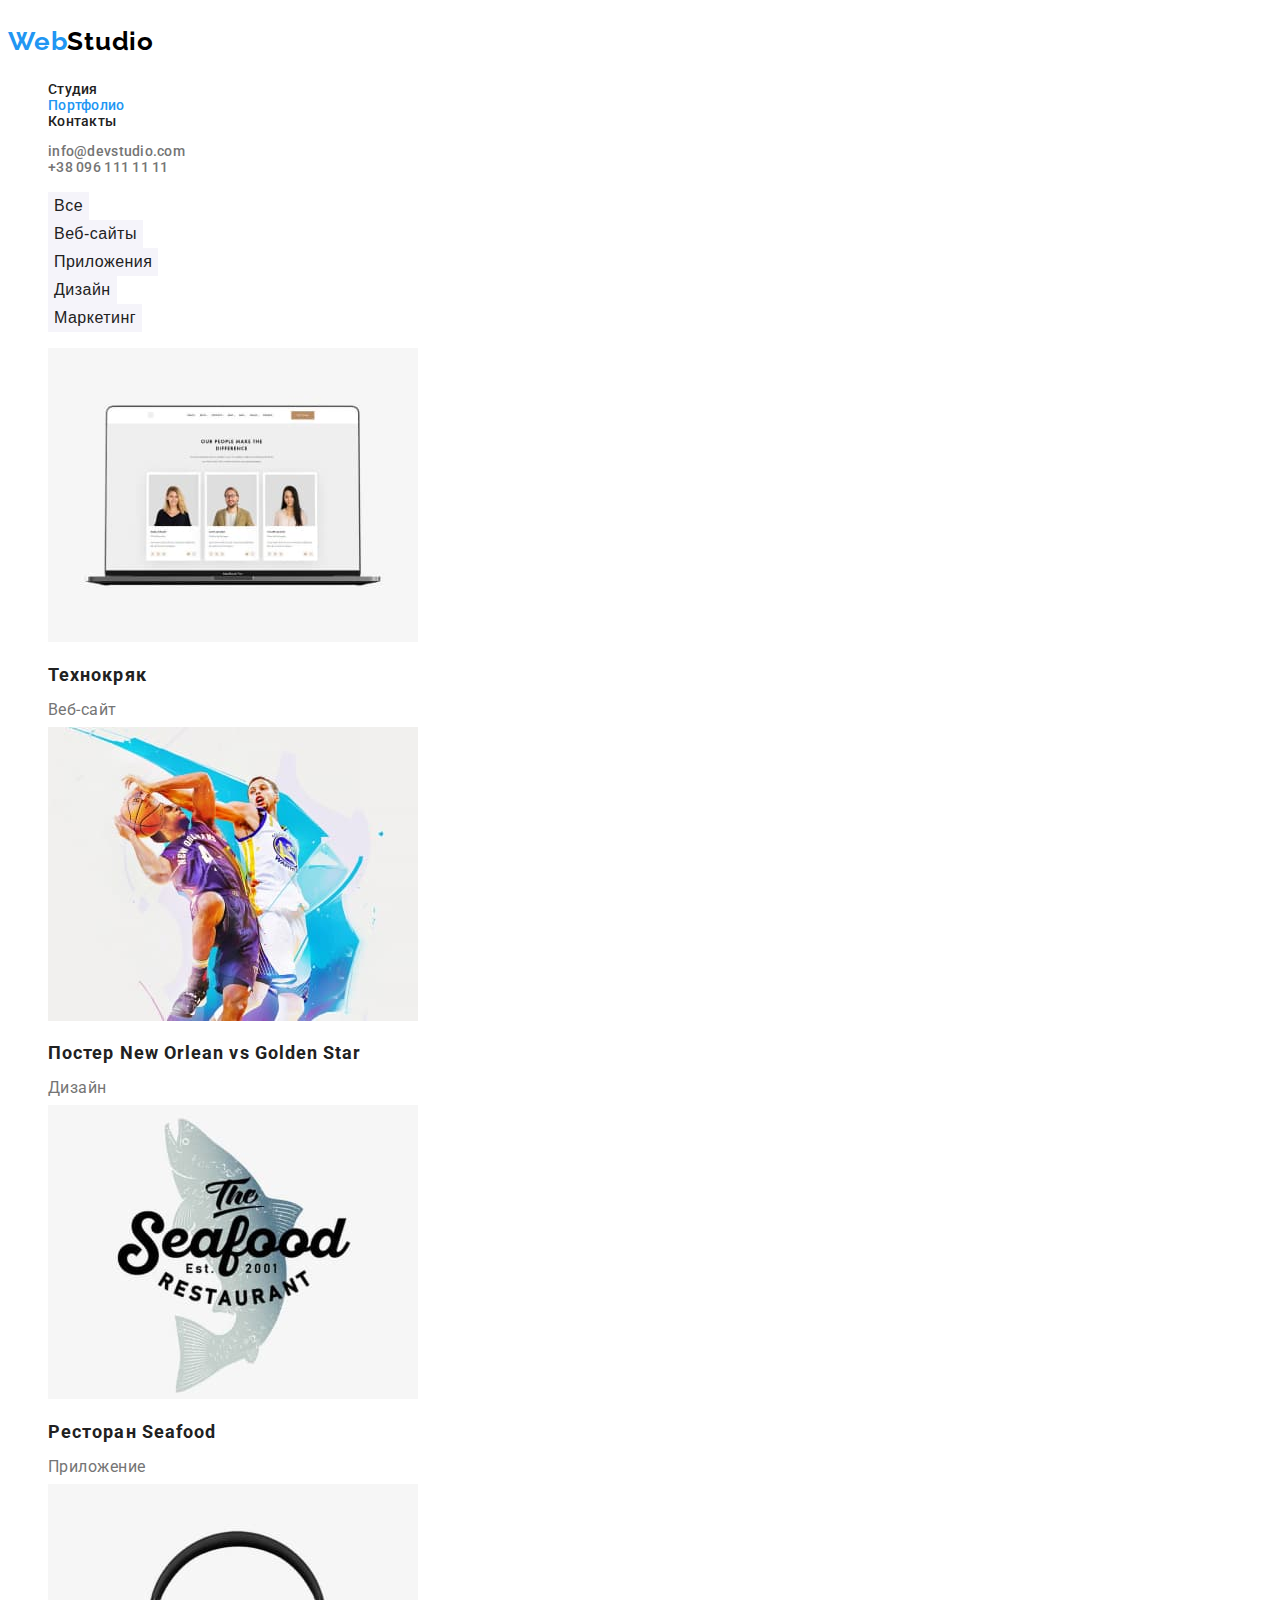
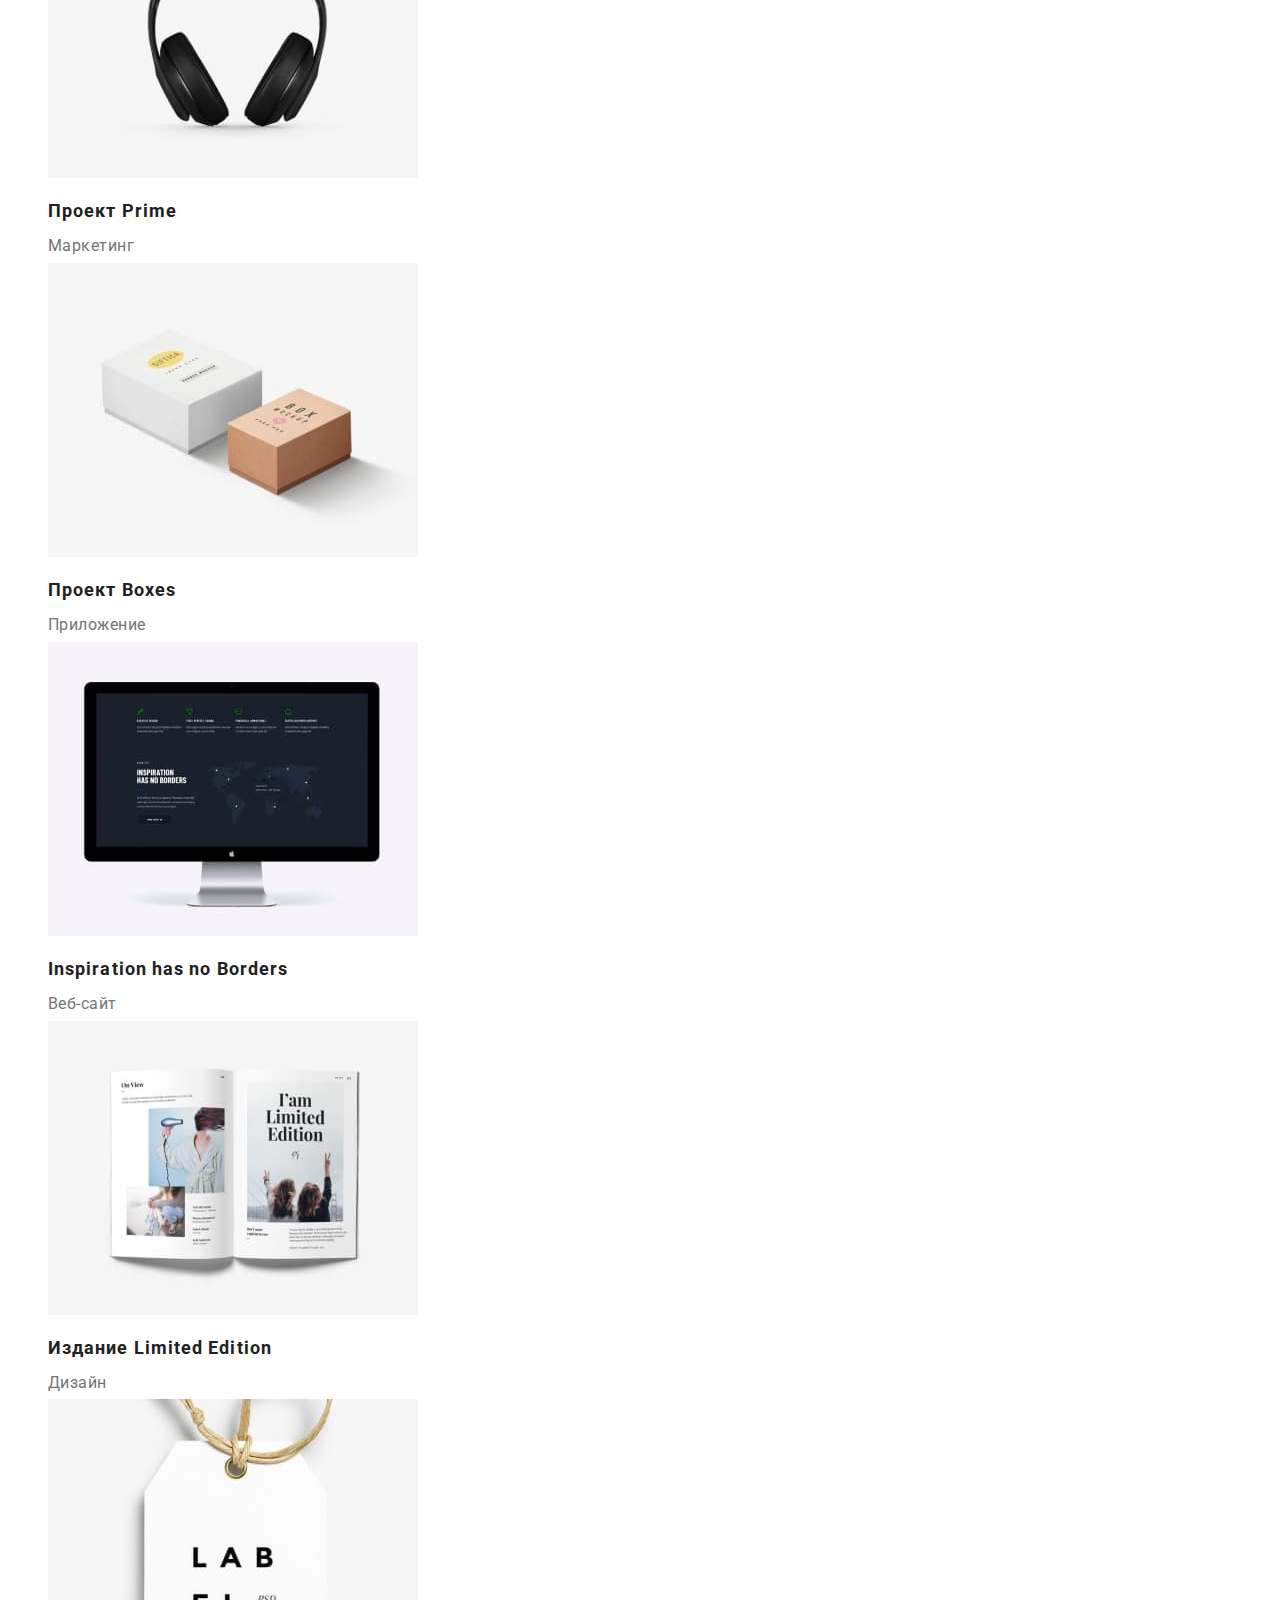
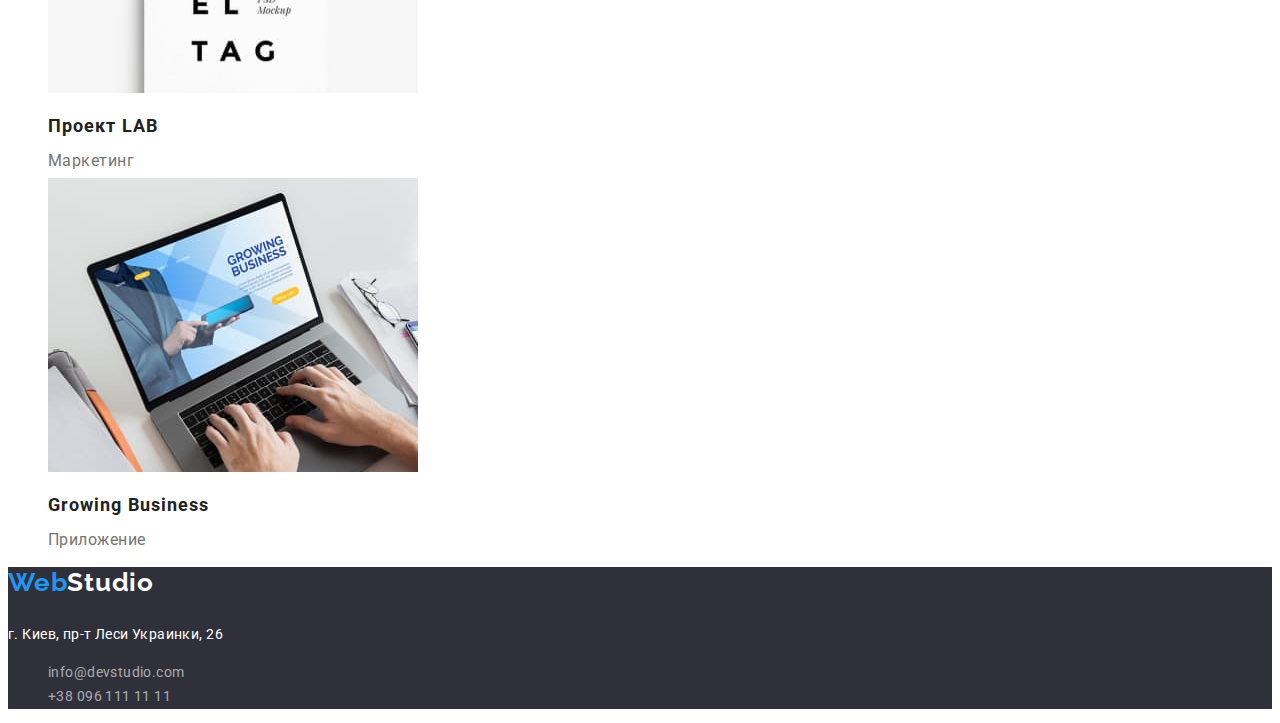
==== portfolio.html @ eda95150 "copied files hw 02" ====
<!DOCTYPE html>
<html lang="ru">
  <head>
    <meta charset="UTF-8" />
    <meta name="viewport" content="width=device-width, initial-scale=1.0" />
    <title>Web Studio</title>
    <link rel="preconnect" href="https://fonts.gstatic.com" />
    <link
      href="https://fonts.googleapis.com/css2?family=Raleway:wght@700&family=Roboto:wght@400;500;700;900&display=swap"
      rel="stylesheet"
    />
    <link
      rel="stylesheet"
      href="https://cdnjs.cloudflare.com/ajax/libs/modern-normalize/1.0.0/modern-normalize.min.css"
      integrity="sha512-ISS7cAi1PEhQ8jnbJpJZMd29NlhNj4AWYyLOSp2CE/CsHxTCu+r+t0D2yoJudVrd0/8fTVPUVDzY5Tvli75u/g=="
      crossorigin="anonymous"
    />
    <link rel="stylesheet" href="./css/styles.css" />
  </head>
  <body>
    <!-- Шапка сайта -->
    <header>
      <nav>
        <a href="./index.html" class="logo">
          <p class="logo header"><span class="logo title">Web</span>Studio</p>
        </a>
        <ul class="site-nav list">
          <li><a href="./index.html" class="link">Студия</a></li>
          <li><a href="./portfolio.html" class="link current">Портфолио</a></li>
          <li><a href="#" class="link">Контакты</a></li>
        </ul>
      </nav>
      <ul class="site-contacts list">
        <li>
          <a href="mailto:info@devstudio.com" class="link"
            >info@devstudio.com</a
          >
        </li>
        <li><a href="tel:+380961111111" class="link">+38 096 111 11 11</a></li>
      </ul>
    </header>
    <main>
      <section>
        <!-- скрытый заголовок -->
        <h1 class="visually-hidden">Портфолио</h1>

        <!-- Фильтр со списками (в будущем набор радио кнопок) -->
        <ul class="filter list">
          <li>
            <button type="button" class="radiobutton">Все</button>
          </li>
          <li>
            <button type="button" class="radiobutton">Веб-сайты</button>
          </li>
          <li>
            <button type="button" class="radiobutton">Приложения</button>
          </li>
          <li>
            <button type="button" class="radiobutton">Дизайн</button>
          </li>
          <li>
            <button type="button" class="radiobutton">Маркетинг</button>
          </li>
        </ul>

        <!-- список проектов для фильтрации -->
        <ul class="portfolio list">
          <li>
            <!-- ссылку и второй абзац пока делать не нужно -->
            <!-- <a href="" class="portfolio link"> -->
            <img src="./images/portfolio-1.jpg" alt="Технокряк" width="370" />
            <h2 class="title">Технокряк</h2>
            <p class="text">Веб-сайт</p>
            <!-- <p></p> -->
            <!-- </a> -->
          </li>
          <li>
            <!-- <a href="" class="portfolio link"> -->
            <img
              src="./images/portfolio-2.jpg"
              alt="Постер New Orlean vs Golden Star"
              width="370"
            />
            <h2 class="title">Постер New Orlean vs Golden Star</h2>
            <p class="text">Дизайн</p>
            <!-- <p></p> -->
            <!-- </a> -->
          </li>
          <li>
            <!-- <a href="#" class="portfolio link"> -->
            <img
              src="./images/portfolio-3.jpg"
              alt="Ресторан Seafood"
              width="370"
            />
            <h2 class="title">Ресторан Seafood</h2>
            <p class="text">Приложение</p>
            <!-- <p></p> -->
            <!-- </a> -->
          </li>
          <li>
            <!-- <a href="#" class="portfolio link"> -->
            <img
              src="./images/portfolio-4.jpg"
              alt="Проект Prime"
              width="370"
            />
            <h2 class="title">Проект Prime</h2>
            <p class="text">Маркетинг</p>
            <!-- <p></p> -->
            <!-- </a> -->
          </li>
          <li>
            <!-- <a href="#" class="portfolio link"> -->
            <img
              src="./images/portfolio-5.jpg"
              alt="Проект Boxes"
              width="370"
            />
            <h2 class="title">Проект Boxes</h2>
            <p class="text">Приложение</p>
            <!-- <p></p> -->
            <!-- </a> -->
          </li>
          <li>
            <!-- <a href="#" class="portfolio link"> -->
            <img
              src="./images/portfolio-6.jpg"
              alt="Inspiration has no Borders"
              width="370"
            />
            <h2 class="title">Inspiration has no Borders</h2>
            <p class="text">Веб-сайт</p>
            <!-- <p></p -->
            <!-- </a> -->
          </li>
          <li>
            <!-- <a href="#" class="portfolio link"> -->
            <img
              src="./images/portfolio-7.jpg"
              alt="Издание Limited Edition"
              width="370"
            />
            <h2 class="title">Издание Limited Edition</h2>
            <p class="text">Дизайн</p>
            <!-- <p></p> -->
            <!-- </a> -->
          </li>
          <li>
            <!-- <a href="#" class="portfolio link"> -->
            <img src="./images/portfolio-8.jpg" alt="Проект LAB" width="370" />
            <h2 class="title">Проект LAB</h2>
            <p class="text">Маркетинг</p>
            <!-- <p></p> -->
            <!-- </a> -->
          </li>
          <li>
            <!-- <a href="#" class="portfolio link"> -->
            <img
              src="./images/portfolio-9.jpg"
              alt="Growing Business"
              width="370"
            />
            <h2 class="title">Growing Business</h2>
            <p class="text">Приложение</p>
            <!-- <p></p> -->
            <!-- </a> -->
          </li>
        </ul>
      </section>
    </main>

    <!-- Футер -->
    <footer class="footer-page">
      <a href="./index.html" class="logo">
        <p class="logo footer"><span class="logo title">Web</span>Studio</p>
      </a>
      <address class="address">
        <p class="address-map">г. Киев, пр-т Леси Украинки, 26</p>
        <ul class="list">
          <li>
            <a href="mailto:info@devstudio.com" class="address-link"
              >info@devstudio.com</a
            >
          </li>
          <li>
            <a href="tel:+380961111111" class="address-link"
              >+38 096 111 11 11</a
            >
          </li>
        </ul>
      </address>
    </footer>
  </body>
</html>
---- css/styles.css ----
/* Основная палитра */
:root {
  --primary-white-color: #ffffff;
  --alpha-white-color: rgba(255, 255, 255, 0.6);
  --accent: #2196f3;
  --primary-text-color: #757575;
  --title-text-color: #212121;
  --secondary-bg-color: #f5f4fa;
  --black-bg-color: #2f303a;
}

body {
  background-color: var(--primary-white-color);
  color: var(--primary-text-color);

  font-family: Roboto, sans-serif;
}

a {
  text-decoration: none;
}

/* ul {
  list-style: none;
} */

img {
  display: block;
  max-width: 100%;
  height: auto;
}

.visually-hidden {
  position: absolute;
  width: 1px;
  height: 1px;
  margin: -1px;
  border: 0;
  padding: 0;

  white-space: nowrap;
  clip-path: inset(100%);
  clip: rect(0 0 0 0);
  overflow: hidden;
}

/* стиль для списков */
.list {
  list-style: none;
}

/* Стиль лого*/
.logo {
  color: #000000;
  font-family: Raleway, sans-serif;
  font-weight: bold;
  font-size: 26px;
  line-height: 1.17;
  letter-spacing: 0.03em;
}

.logo:focus {
  color: var(--accent);
}

.logo.title {
  color: var(--accent);
  font-family: Raleway, sans-serif;
  font-weight: bold;
  font-size: 26px;
  line-height: 1.17;
  letter-spacing: 0.03em;
}

.logo.header {
  color: #000000;
}

.logo.footer {
  color: var(--primary-white-color);
}

/* стили для навигации в шапке */
.site-nav,
.site-contacts {
  font-weight: 500;
  font-size: 14px;
  line-height: 1.14;
  letter-spacing: 0.02em;
}

.site-nav .link {
  color: var(--title-text-color);
}

.site-nav .link:hover,
.site-nav .link:focus {
  color: var(--accent);
}

.site-nav .current {
  color: var(--accent);
}

.site-contacts .link {
  color: var(--primary-text-color);
}

.site-contacts .link:hover,
.site-contacts .link:focus {
  color: var(--accent);
}

/* Герой */
.hero {
  background-color: var(--black-bg-color);
  text-align: center;
  letter-spacing: 0.06em;
}

.hero-title {
  font-weight: 900;
  font-size: 44px;
  line-height: 1.36;
  text-transform: uppercase;
}

.button {
  color: var(--primary-white-color);
  background-color: var(--accent);
  text-decoration: none;
  font-weight: bold;
  font-size: 16px;
  line-height: 1.87;
}

.hero-title {
  color: var(--primary-white-color);
}

/* секции */
.section {
  color: var(--primary-text-color);
  letter-spacing: 0.03em;
}

/* секция наши преимущества */
.section-title {
  color: var(--title-text-color);
  font-weight: bold;
  font-size: 36px;
  line-height: 1.17;
  text-align: center;
}

.section .text {
  font-size: 14px;
  line-height: 1.71;
}

/* Секция чем мы занимаемся */
.fetures .title {
  color: var(--title-text-color);
  font-size: 14px;
  line-height: 1.14;
  font-weight: bold;
  text-transform: uppercase;
}

/* секция наша команда */
.team {
  background-color: var(--secondary-bg-color);
}

.team .title {
  color: var(--title-text-color);
  font-weight: 500;
  font-size: 16px;
  line-height: 1.19;
}

.team .text {
  font-size: 16px;
  line-height: 1.19;
}

/* футер */
.footer-page {
  background-color: var(--black-bg-color);
}

.address {
  font-size: 14px;
  line-height: 1.71;
  letter-spacing: 0.03em;
  font-style: normal;
}

.address-map {
  color: var(--primary-white-color);
}

.address-link {
  color: var(--alpha-white-color);
}

.address-link:hover,
.address-link:focus {
  color: var(--accent);
}

/* Страница Портфолио  */

/* Фильтра */
.radiobutton {
  background-color: var(--secondary-bg-color);
  color: var(--title-text-color);

  font-weight: 500;
  font-size: 16px;
  line-height: 1.62;
  text-align: center;
  letter-spacing: 0.03em;
  border: none;
}

.radiobutton:hover,
.radiobutton:focus {
  background-color: var(--accent);
  color: var(--primary-white-color);
}

.portfolio .title {
  color: var(--title-text-color);
  font-weight: bold;
  font-size: 18px;
  line-height: 2;
  letter-spacing: 0.06em;
}

.portfolio .text {
  color: var(--primary-text-color);
  font-size: 16px;
  line-height: 1.87px;
  letter-spacing: 0.03em;
}
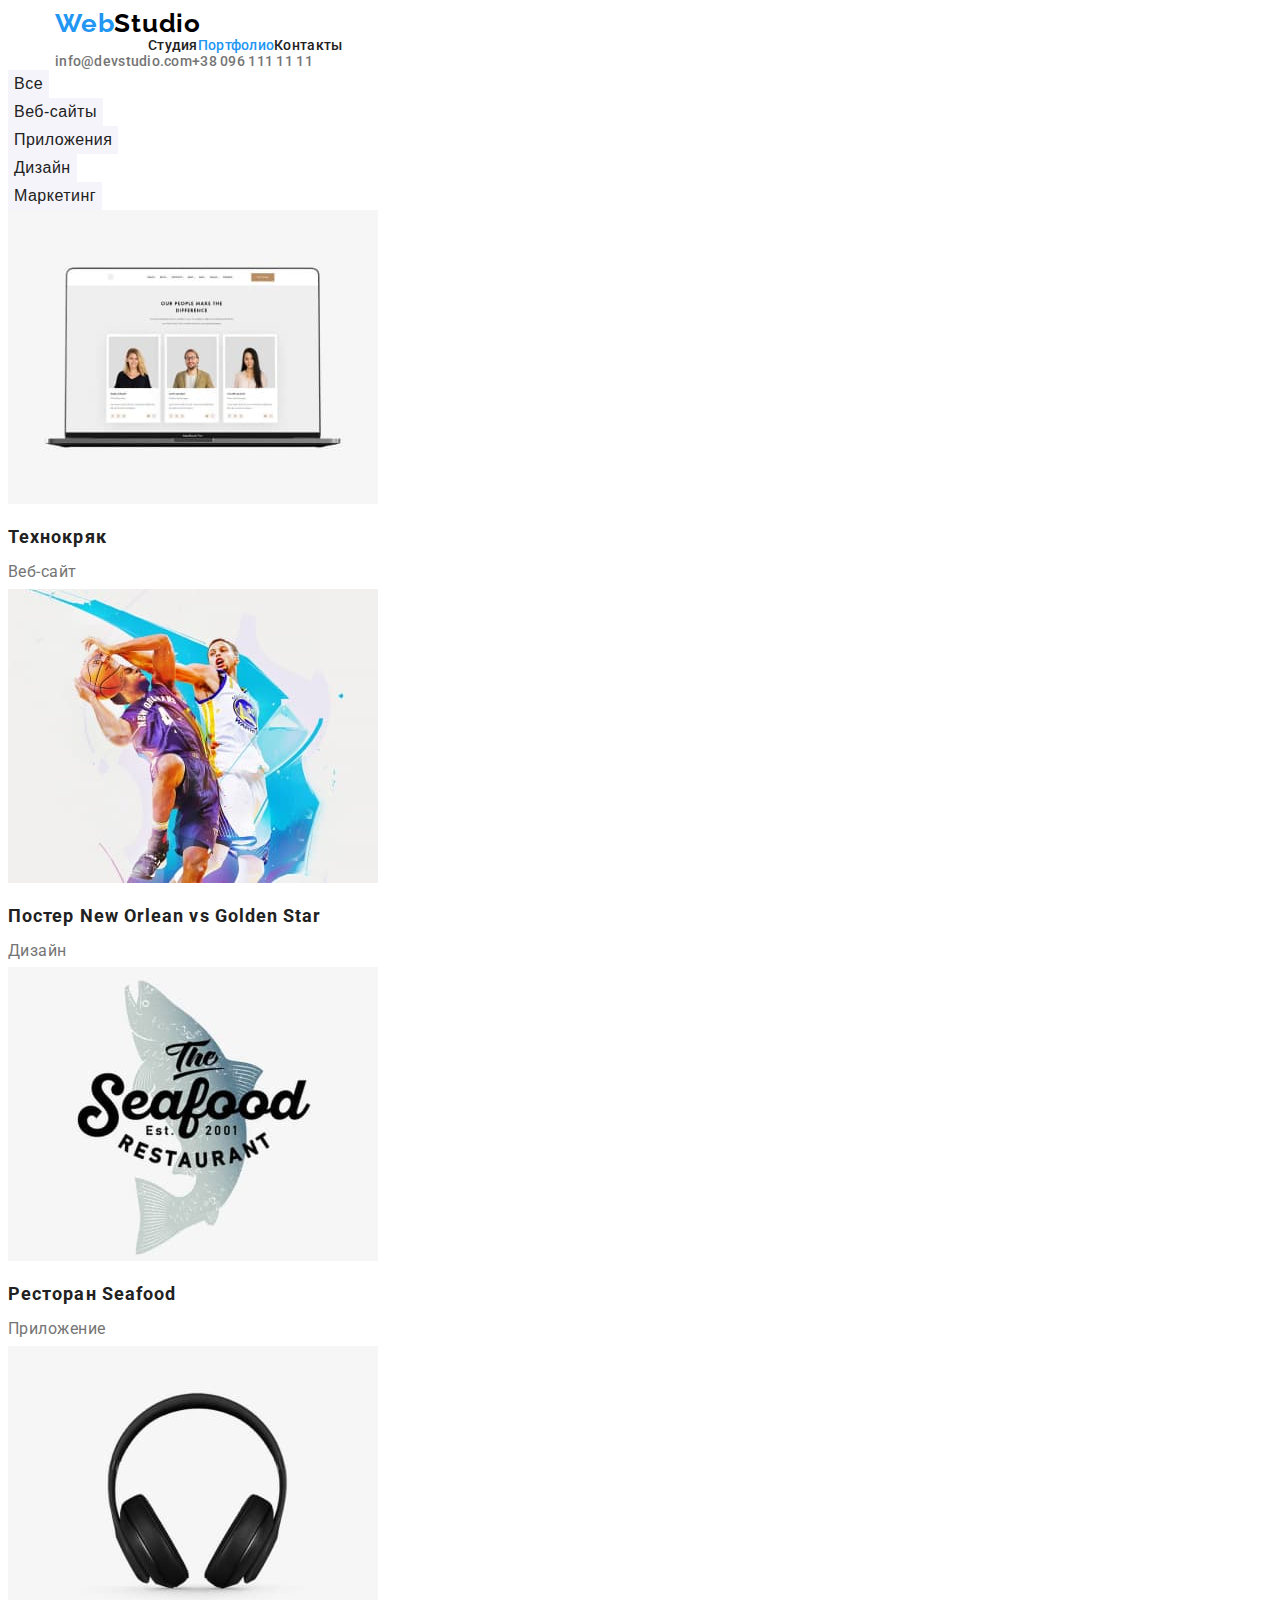
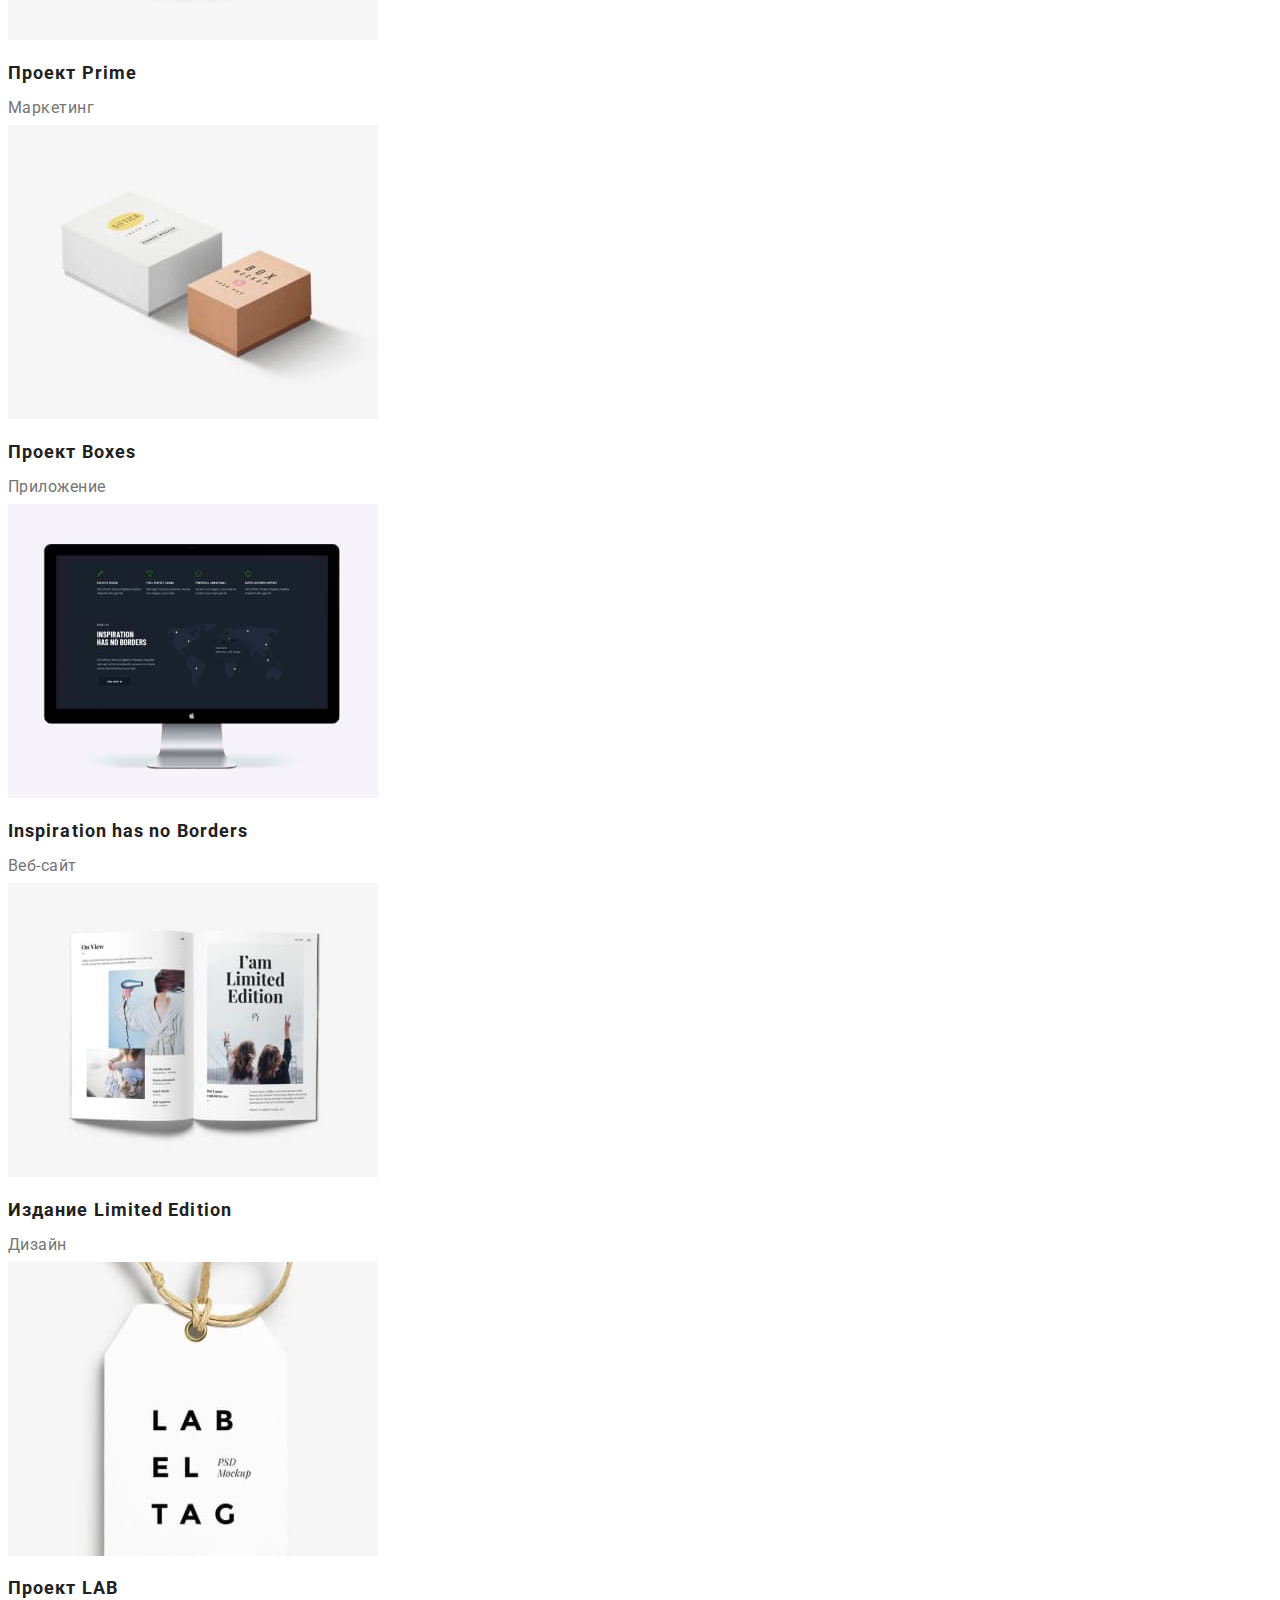
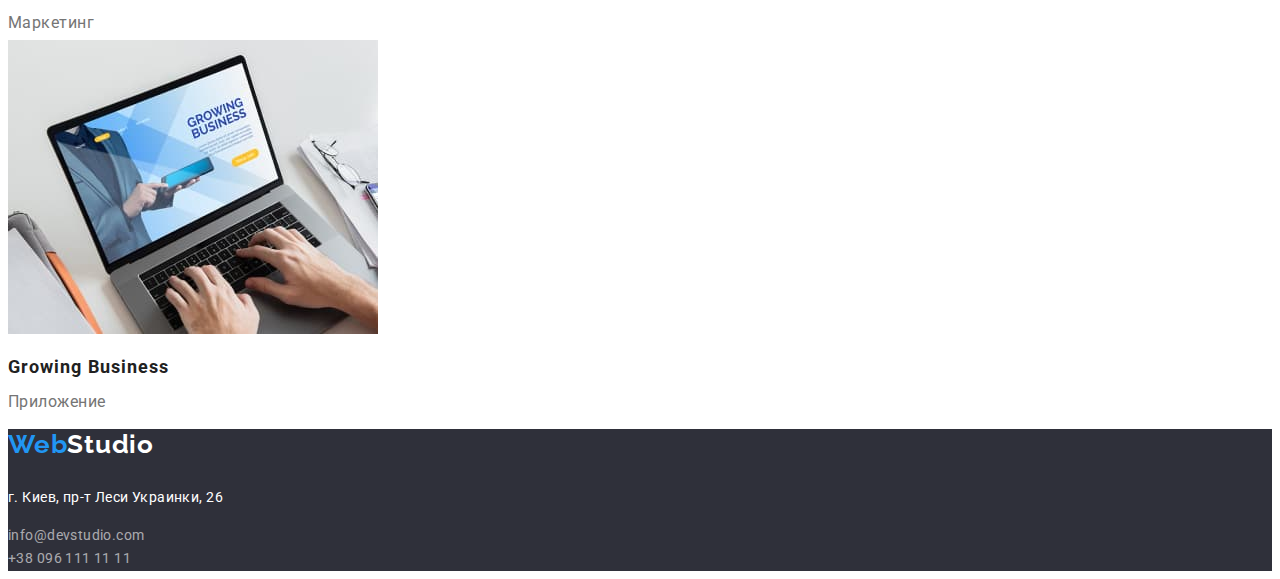
==== commit 44d8f9e3: "flex in procecc" ====
--- a/portfolio.html
+++ b/portfolio.html
@@ -20,24 +20,30 @@
   <body>
     <!-- Шапка сайта -->
     <header>
-      <nav>
-        <a href="./index.html" class="logo">
-          <p class="logo header"><span class="logo title">Web</span>Studio</p>
-        </a>
-        <ul class="site-nav list">
-          <li><a href="./index.html" class="link">Студия</a></li>
-          <li><a href="./portfolio.html" class="link current">Портфолио</a></li>
-          <li><a href="#" class="link">Контакты</a></li>
-        </ul>
-      </nav>
-      <ul class="site-contacts list">
-        <li>
-          <a href="mailto:info@devstudio.com" class="link"
-            >info@devstudio.com</a
-          >
-        </li>
-        <li><a href="tel:+380961111111" class="link">+38 096 111 11 11</a></li>
-      </ul>
+      <div class="container">
+        <nav>
+          <a href="./index.html" class="logo">
+            <p class="logo header"><span class="logo title">Web</span>Studio</p>
+          </a>
+          <ul class="site-nav list">
+            <li><a href="./index.html" class="link">Студия</a></li>
+            <li>
+              <a href="./portfolio.html" class="link current">Портфолио</a>
+            </li>
+            <li><a href="#" class="link">Контакты</a></li>
+          </ul>
+        </nav>
+        <ul class="site-contacts list">
+          <li>
+            <a href="mailto:info@devstudio.com" class="link"
+              >info@devstudio.com</a
+            >
+          </li>
+          <li>
+            <a href="tel:+380961111111" class="link">+38 096 111 11 11</a>
+          </li>
+        </ul>
+      </div>
     </header>
     <main>
       <section>
--- a/css/styles.css
+++ b/css/styles.css
@@ -9,6 +9,24 @@
   --black-bg-color: #2f303a;
 }
 
+/* .item * {
+  outline: 2px solid red;
+} */
+
+/* Утилиты  */
+
+/* Есть в нормализаторе стилей */
+
+/* Html {
+  box-sizing: border-box;
+}
+
+*,
+*::befor,
+*::after {
+  box-sizing: inherit;
+} */
+
 body {
   background-color: var(--primary-white-color);
   color: var(--primary-text-color);
@@ -30,6 +48,14 @@
   height: auto;
 }
 
+/* стиль для списков */
+.list {
+  list-style: none;
+  padding: 0;
+  margin: 0;
+}
+
+/* для скрытия */
 .visually-hidden {
   position: absolute;
   width: 1px;
@@ -44,14 +70,18 @@
   overflow: hidden;
 }
 
-/* стиль для списков */
-.list {
-  list-style: none;
+.container {
+  width: 1170px;
+  margin-left: auto;
+  margin-right: auto;
+  padding-left: 15px;
+  padding-right: 15px;
 }
 
 /* Стиль лого*/
 .logo {
   color: #000000;
+
   font-family: Raleway, sans-serif;
   font-weight: bold;
   font-size: 26px;
@@ -65,6 +95,7 @@
 
 .logo.title {
   color: var(--accent);
+
   font-family: Raleway, sans-serif;
   font-weight: bold;
   font-size: 26px;
@@ -74,6 +105,7 @@
 
 .logo.header {
   color: #000000;
+  margin: 0;
 }
 
 .logo.footer {
@@ -81,16 +113,34 @@
 }
 
 /* стили для навигации в шапке */
+.header-nav {
+  display: flex;
+  align-items: center;
+}
+
 .site-nav,
 .site-contacts {
+  display: flex;
+
   font-weight: 500;
   font-size: 14px;
   line-height: 1.14;
   letter-spacing: 0.02em;
 }
 
+.site-nav {
+  margin-left: 93px;
+  align-items: center;
+}
+
+.site-contacts {
+  margin-left: auto;
+}
+
 .site-nav .link {
   color: var(--title-text-color);
+  padding-top: 32px;
+  padding-bottom: 32px;
 }
 
 .site-nav .link:hover,
@@ -104,11 +154,21 @@
 
 .site-contacts .link {
   color: var(--primary-text-color);
+  padding-top: 32px;
+  padding-bottom: 32px;
 }
 
 .site-contacts .link:hover,
 .site-contacts .link:focus {
   color: var(--accent);
+}
+
+.site-nav .item:not(:last-child) {
+  margin-right: 50px;
+}
+
+.site-contacts .item + .item {
+  margin-left: 50px;
 }
 
 /* Герой */
@@ -119,6 +179,9 @@
 }
 
 .hero-title {
+  padding-bottom: 40px;
+  margin-top: 0;
+
   font-weight: 900;
   font-size: 44px;
   line-height: 1.36;
@@ -140,11 +203,15 @@
 
 /* секции */
 .section {
+  padding-top: 94px;
+  padding-bottom: 94px;
+
   color: var(--primary-text-color);
   letter-spacing: 0.03em;
 }
 
 /* секция наши преимущества */
+
 .section-title {
   color: var(--title-text-color);
   font-weight: bold;
@@ -158,9 +225,25 @@
   line-height: 1.71;
 }
 
+.item {
+  outline: 2px silod tomato;
+  background-color: tomato;
+}
+
+.features .list {
+  display: flex;
+  flex-wrap: wrap;
+  flex-basis: calc((100% - 90px) / 4);
+}
+
+.features > .item:not(:nth-child(4n)) {
+  margin-right: 30px;
+}
+
 /* Секция чем мы занимаемся */
 .fetures .title {
   color: var(--title-text-color);
+
   font-size: 14px;
   line-height: 1.14;
   font-weight: bold;
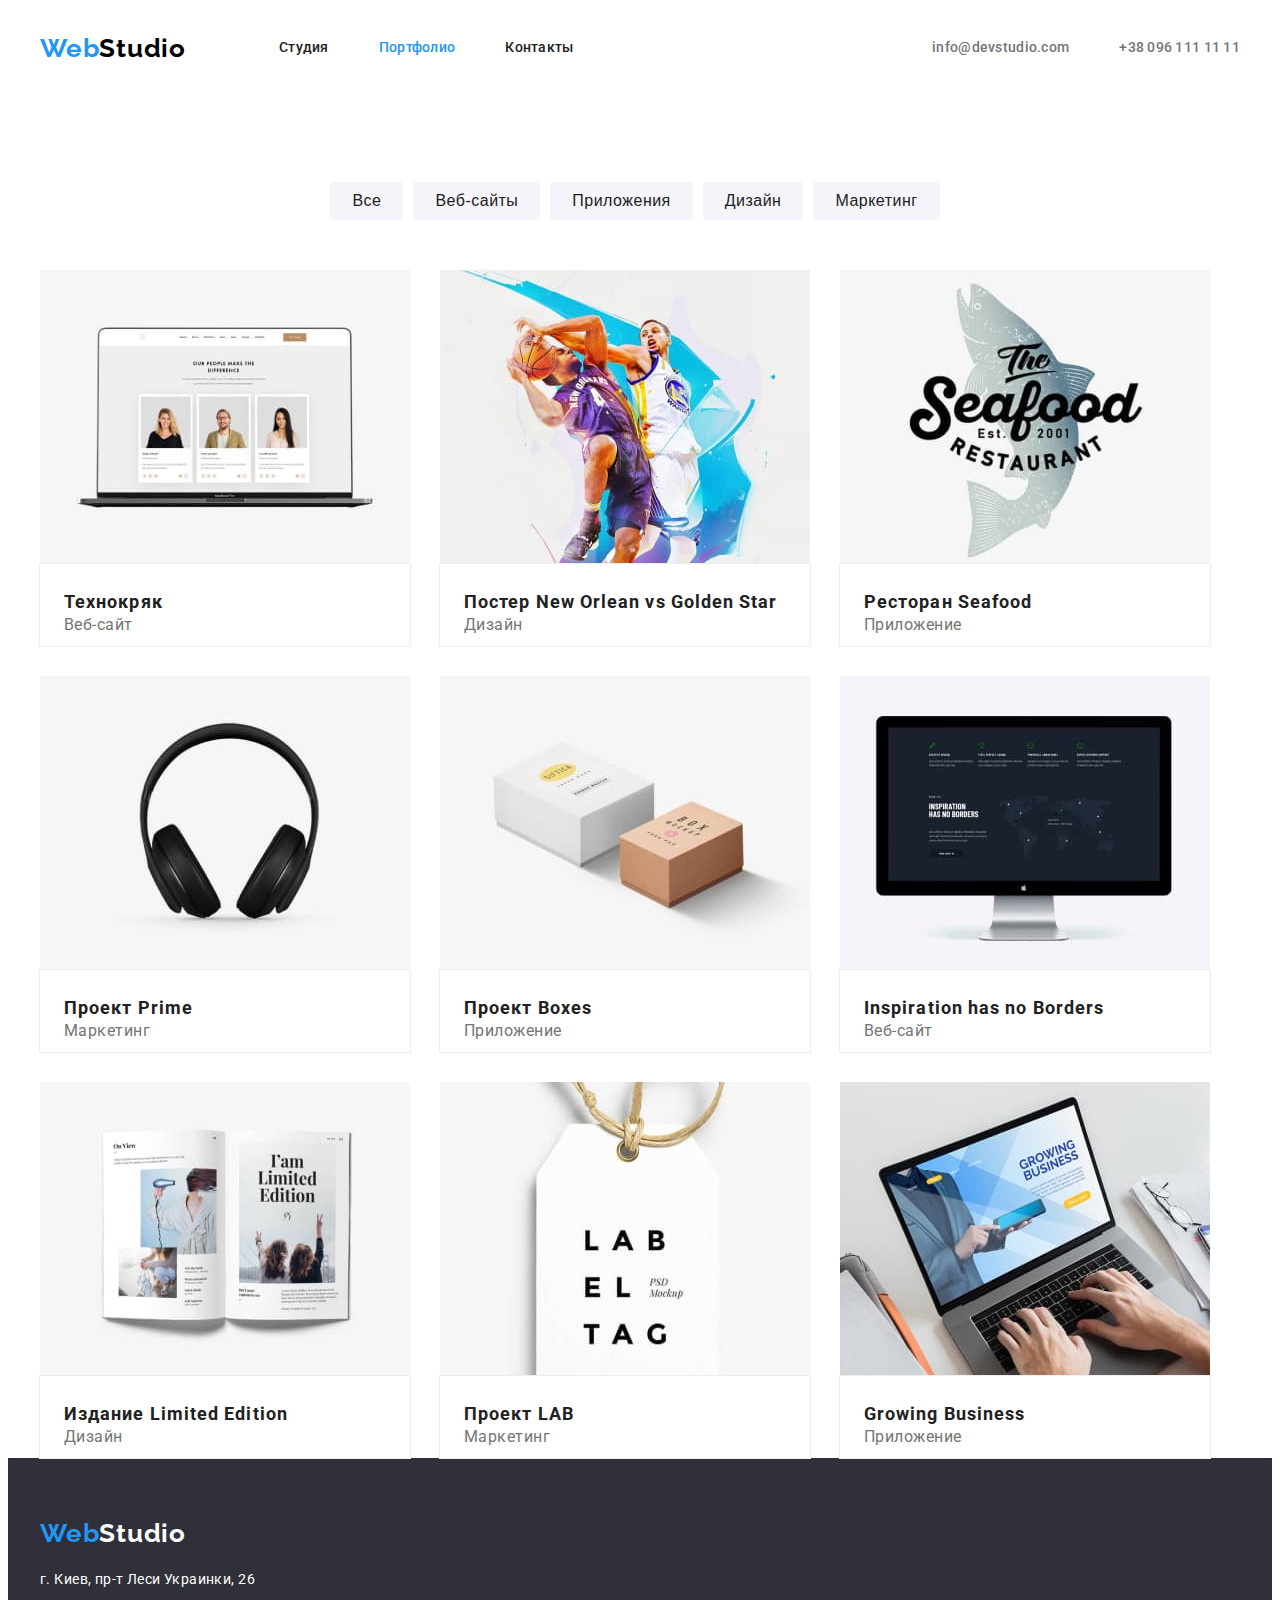
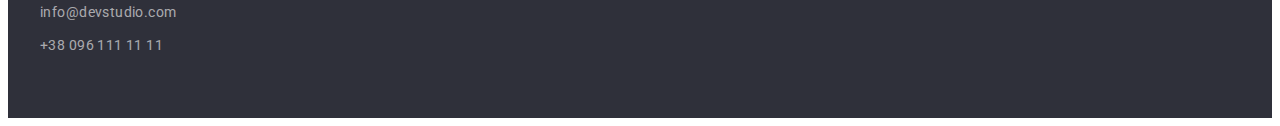
==== commit 48d3be39: "portfolio done" ====
--- a/portfolio.html
+++ b/portfolio.html
@@ -20,182 +20,251 @@
   <body>
     <!-- Шапка сайта -->
     <header>
-      <div class="container">
-        <nav>
+      <div class="container header-nav">
+        <nav class="site-nav">
           <a href="./index.html" class="logo">
             <p class="logo header"><span class="logo title">Web</span>Studio</p>
           </a>
           <ul class="site-nav list">
-            <li><a href="./index.html" class="link">Студия</a></li>
-            <li>
+            <li class="item">
+              <a href="./index.html" class="link">Студия</a>
+            </li>
+            <li class="item">
               <a href="./portfolio.html" class="link current">Портфолио</a>
             </li>
-            <li><a href="#" class="link">Контакты</a></li>
+            <li class="item"><a href="#" class="link">Контакты</a></li>
           </ul>
         </nav>
         <ul class="site-contacts list">
-          <li>
+          <li class="item">
             <a href="mailto:info@devstudio.com" class="link"
               >info@devstudio.com</a
             >
           </li>
-          <li>
+          <li class="item">
             <a href="tel:+380961111111" class="link">+38 096 111 11 11</a>
           </li>
         </ul>
       </div>
     </header>
     <main>
-      <section>
-        <!-- скрытый заголовок -->
-        <h1 class="visually-hidden">Портфолио</h1>
-
-        <!-- Фильтр со списками (в будущем набор радио кнопок) -->
-        <ul class="filter list">
-          <li>
-            <button type="button" class="radiobutton">Все</button>
-          </li>
-          <li>
-            <button type="button" class="radiobutton">Веб-сайты</button>
-          </li>
-          <li>
-            <button type="button" class="radiobutton">Приложения</button>
-          </li>
-          <li>
-            <button type="button" class="radiobutton">Дизайн</button>
-          </li>
-          <li>
-            <button type="button" class="radiobutton">Маркетинг</button>
-          </li>
-        </ul>
-
-        <!-- список проектов для фильтрации -->
-        <ul class="portfolio list">
-          <li>
-            <!-- ссылку и второй абзац пока делать не нужно -->
-            <!-- <a href="" class="portfolio link"> -->
-            <img src="./images/portfolio-1.jpg" alt="Технокряк" width="370" />
-            <h2 class="title">Технокряк</h2>
-            <p class="text">Веб-сайт</p>
-            <!-- <p></p> -->
-            <!-- </a> -->
-          </li>
-          <li>
-            <!-- <a href="" class="portfolio link"> -->
-            <img
-              src="./images/portfolio-2.jpg"
-              alt="Постер New Orlean vs Golden Star"
-              width="370"
-            />
-            <h2 class="title">Постер New Orlean vs Golden Star</h2>
-            <p class="text">Дизайн</p>
-            <!-- <p></p> -->
-            <!-- </a> -->
-          </li>
-          <li>
-            <!-- <a href="#" class="portfolio link"> -->
-            <img
-              src="./images/portfolio-3.jpg"
-              alt="Ресторан Seafood"
-              width="370"
-            />
-            <h2 class="title">Ресторан Seafood</h2>
-            <p class="text">Приложение</p>
-            <!-- <p></p> -->
-            <!-- </a> -->
-          </li>
-          <li>
-            <!-- <a href="#" class="portfolio link"> -->
-            <img
-              src="./images/portfolio-4.jpg"
-              alt="Проект Prime"
-              width="370"
-            />
-            <h2 class="title">Проект Prime</h2>
-            <p class="text">Маркетинг</p>
-            <!-- <p></p> -->
-            <!-- </a> -->
-          </li>
-          <li>
-            <!-- <a href="#" class="portfolio link"> -->
-            <img
-              src="./images/portfolio-5.jpg"
-              alt="Проект Boxes"
-              width="370"
-            />
-            <h2 class="title">Проект Boxes</h2>
-            <p class="text">Приложение</p>
-            <!-- <p></p> -->
-            <!-- </a> -->
-          </li>
-          <li>
-            <!-- <a href="#" class="portfolio link"> -->
-            <img
-              src="./images/portfolio-6.jpg"
-              alt="Inspiration has no Borders"
-              width="370"
-            />
-            <h2 class="title">Inspiration has no Borders</h2>
-            <p class="text">Веб-сайт</p>
-            <!-- <p></p -->
-            <!-- </a> -->
-          </li>
-          <li>
-            <!-- <a href="#" class="portfolio link"> -->
-            <img
-              src="./images/portfolio-7.jpg"
-              alt="Издание Limited Edition"
-              width="370"
-            />
-            <h2 class="title">Издание Limited Edition</h2>
-            <p class="text">Дизайн</p>
-            <!-- <p></p> -->
-            <!-- </a> -->
-          </li>
-          <li>
-            <!-- <a href="#" class="portfolio link"> -->
-            <img src="./images/portfolio-8.jpg" alt="Проект LAB" width="370" />
-            <h2 class="title">Проект LAB</h2>
-            <p class="text">Маркетинг</p>
-            <!-- <p></p> -->
-            <!-- </a> -->
-          </li>
-          <li>
-            <!-- <a href="#" class="portfolio link"> -->
-            <img
-              src="./images/portfolio-9.jpg"
-              alt="Growing Business"
-              width="370"
-            />
-            <h2 class="title">Growing Business</h2>
-            <p class="text">Приложение</p>
-            <!-- <p></p> -->
-            <!-- </a> -->
-          </li>
-        </ul>
-      </section>
+      <div class="container">
+        <section>
+          <!-- скрытый заголовок -->
+          <h1 class="visually-hidden">Портфолио</h1>
+
+          <!-- Фильтр со списками (в будущем набор радио кнопок) -->
+          <ul class="filter list">
+            <li>
+              <button type="button" class="radiobutton">Все</button>
+            </li>
+            <li>
+              <button type="button" class="radiobutton">Веб-сайты</button>
+            </li>
+            <li>
+              <button type="button" class="radiobutton">Приложения</button>
+            </li>
+            <li>
+              <button type="button" class="radiobutton">Дизайн</button>
+            </li>
+            <li>
+              <button type="button" class="radiobutton">Маркетинг</button>
+            </li>
+          </ul>
+
+          <!-- список проектов для фильтрации -->
+          <ul class="portfolio list">
+            <li class="item">
+              <article class="potfolio-card">
+                <!-- ссылку и второй абзац пока делать не нужно -->
+                <!-- <a href="" class="portfolio link"> -->
+                <div class="potfolio-thumb">
+                  <img
+                    src="./images/portfolio-1.jpg"
+                    alt="Технокряк"
+                    width="370"
+                  />
+                </div>
+                <div class="portfolio-content">
+                  <h2 class="title">Технокряк</h2>
+                  <p class="text">Веб-сайт</p>
+                </div>
+                <!-- <p></p> -->
+                <!-- </a> -->
+              </article>
+            </li>
+            <li class="item">
+              <article class="potfolio-card">
+                <!-- <a href="" class="portfolio link"> -->
+                <div class="potfolio-thumb">
+                  <img
+                    src="./images/portfolio-2.jpg"
+                    alt="Постер New Orlean vs Golden Star"
+                    width="370"
+                  />
+                </div>
+                <div class="portfolio-content">
+                  <h2 class="title">Постер New Orlean vs Golden Star</h2>
+                  <p class="text">Дизайн</p>
+                </div>
+                <!-- <p></p> -->
+                <!-- </a> -->
+              </article>
+            </li>
+            <li class="item">
+              <article class="potfolio-card">
+                <!-- <a href="#" class="portfolio link"> -->
+                <div class="portfolio-thumb">
+                  <img
+                    src="./images/portfolio-3.jpg"
+                    alt="Ресторан Seafood"
+                    width="370"
+                  />
+                </div>
+                <div class="portfolio-content">
+                  <h2 class="title">Ресторан Seafood</h2>
+                  <p class="text">Приложение</p>
+                </div>
+                <!-- <p></p> -->
+                <!-- </a> -->
+              </article>
+            </li>
+            <li class="item">
+              <article class="potfolio-card">
+                <!-- <a href="#" class="portfolio link"> -->
+                <div class="portfolio-thumb">
+                  <img
+                    src="./images/portfolio-4.jpg"
+                    alt="Проект Prime"
+                    width="370"
+                  />
+                </div>
+                <div class="portfolio-content">
+                  <h2 class="title">Проект Prime</h2>
+                  <p class="text">Маркетинг</p>
+                </div>
+                <!-- <p></p> -->
+                <!-- </a> -->
+              </article>
+            </li>
+            <li class="item">
+              <article class="potfolio-card">
+                <!-- <a href="#" class="portfolio link"> -->
+                <div class="portfolio-thumb">
+                  <img
+                    src="./images/portfolio-5.jpg"
+                    alt="Проект Boxes"
+                    width="370"
+                  />
+                </div>
+                <div class="portfolio-content">
+                  <h2 class="title">Проект Boxes</h2>
+                  <p class="text">Приложение</p>
+                </div>
+                <!-- <p></p> -->
+                <!-- </a> -->
+              </article>
+            </li>
+            <li class="item">
+              <article class="potfolio-card">
+                <!-- <a href="#" class="portfolio link"> -->
+                <div class="portfolio-thumb">
+                  <img
+                    src="./images/portfolio-6.jpg"
+                    alt="Inspiration has no Borders"
+                    width="370"
+                  />
+                </div>
+                <div class="portfolio-content">
+                  <h2 class="title">Inspiration has no Borders</h2>
+                  <p class="text">Веб-сайт</p>
+                </div>
+                <!-- <p></p -->
+                <!-- </a> -->
+              </article>
+            </li>
+            <li class="item">
+              <article class="potfolio-card">
+                <!-- <a href="#" class="portfolio link"> -->
+                <div class="portfolio-thumb">
+                  <img
+                    src="./images/portfolio-7.jpg"
+                    alt="Издание Limited Edition"
+                    width="370"
+                  />
+                </div>
+                <div class="portfolio-content">
+                  <h2 class="title">Издание Limited Edition</h2>
+                  <p class="text">Дизайн</p>
+                </div>
+                <!-- <p></p> -->
+                <!-- </a> -->
+              </article>
+            </li>
+            <li class="item">
+              <article class="potfolio-card">
+                <!-- <a href="#" class="portfolio link"> -->
+                <div class="portfolio-thumb">
+                  <img
+                    src="./images/portfolio-8.jpg"
+                    alt="Проект LAB"
+                    width="370"
+                  />
+                </div>
+                <div class="portfolio-content">
+                  <h2 class="title">Проект LAB</h2>
+                  <p class="text">Маркетинг</p>
+                </div>
+                <!-- <p></p> -->
+                <!-- </a> -->
+              </article>
+            </li>
+            <li class="item">
+              <article class="potfolio-card">
+                <!-- <a href="#" class="portfolio link"> -->
+                <div class="portfolio-thumb">
+                  <img
+                    src="./images/portfolio-9.jpg"
+                    alt="Growing Business"
+                    width="370"
+                  />
+                </div>
+
+                <div class="portfolio-content">
+                  <h2 class="title">Growing Business</h2>
+                  <p class="text">Приложение</p>
+                </div>
+                <!-- <p></p> -->
+                <!-- </a> -->
+              </article>
+            </li>
+          </ul>
+        </section>
+      </div>
     </main>
 
     <!-- Футер -->
     <footer class="footer-page">
-      <a href="./index.html" class="logo">
-        <p class="logo footer"><span class="logo title">Web</span>Studio</p>
-      </a>
-      <address class="address">
-        <p class="address-map">г. Киев, пр-т Леси Украинки, 26</p>
-        <ul class="list">
-          <li>
-            <a href="mailto:info@devstudio.com" class="address-link"
-              >info@devstudio.com</a
-            >
-          </li>
-          <li>
-            <a href="tel:+380961111111" class="address-link"
-              >+38 096 111 11 11</a
-            >
-          </li>
-        </ul>
-      </address>
+      <div class="container">
+        <a href="./index.html" class="logo">
+          <p class="logo footer"><span class="logo title">Web</span>Studio</p>
+        </a>
+        <address class="address">
+          <p class="address-map">г. Киев, пр-т Леси Украинки, 26</p>
+          <ul class="list">
+            <li>
+              <a href="mailto:info@devstudio.com" class="address-link"
+                >info@devstudio.com</a
+              >
+            </li>
+            <li>
+              <a href="tel:+380961111111" class="address-link"
+                >+38 096 111 11 11</a
+              >
+            </li>
+          </ul>
+        </address>
+      </div>
     </footer>
   </body>
 </html>
--- a/css/styles.css
+++ b/css/styles.css
@@ -5,8 +5,16 @@
   --accent: #2196f3;
   --primary-text-color: #757575;
   --title-text-color: #212121;
+
+  --outline-border: #eeeeee;
+
   --secondary-bg-color: #f5f4fa;
   --black-bg-color: #2f303a;
+
+  --set-gap: 30px;
+
+  --shadow: 0px 2px 1px -1px rgba(0, 0, 0, 0.2),
+    0px 1px 1px 0px rgba(0, 0, 0, 0.14), 0px 1px 3px 0px rgba(0, 0, 0, 0.12);
 }
 
 /* .item * {
@@ -71,7 +79,7 @@
 }
 
 .container {
-  width: 1170px;
+  width: 1200px;
   margin-left: auto;
   margin-right: auto;
   padding-left: 15px;
@@ -108,15 +116,19 @@
   margin: 0;
 }
 
-.logo.footer {
-  color: var(--primary-white-color);
-}
-
 /* стили для навигации в шапке */
 .header-nav {
   display: flex;
   align-items: center;
-}
+  min-height: 80px;
+}
+
+/* второй вариант для вертикальных оступов */
+/* .site-nav .item a {
+  display: block;
+  padding-top: 32px;
+  padding-bottom: 32px;
+} */
 
 .site-nav,
 .site-contacts {
@@ -128,7 +140,7 @@
   letter-spacing: 0.02em;
 }
 
-.site-nav {
+.site-nav .list {
   margin-left: 93px;
   align-items: center;
 }
@@ -139,8 +151,6 @@
 
 .site-nav .link {
   color: var(--title-text-color);
-  padding-top: 32px;
-  padding-bottom: 32px;
 }
 
 .site-nav .link:hover,
@@ -154,8 +164,6 @@
 
 .site-contacts .link {
   color: var(--primary-text-color);
-  padding-top: 32px;
-  padding-bottom: 32px;
 }
 
 .site-contacts .link:hover,
@@ -172,6 +180,15 @@
 }
 
 /* Герой */
+.hero-container {
+  max-width: 1600px;
+  min-height: 600px;
+  margin-left: auto;
+  margin-right: auto;
+  padding-left: 15px;
+  padding-right: 15px;
+}
+
 .hero {
   background-color: var(--black-bg-color);
   text-align: center;
@@ -179,26 +196,33 @@
 }
 
 .hero-title {
-  padding-bottom: 40px;
   margin-top: 0;
+  margin-bottom: 0;
+  padding-top: 200px;
 
   font-weight: 900;
   font-size: 44px;
   line-height: 1.36;
   text-transform: uppercase;
+
+  color: var(--primary-white-color);
 }
 
 .button {
+  display: inline-block;
+  padding: 10px 32px;
+  margin-top: 30px;
+  min-width: 136px;
+  box-shadow: 0px 4px 4px rgba(0, 0, 0, 0.15);
+  border-radius: 4px;
+
   color: var(--primary-white-color);
   background-color: var(--accent);
+
   text-decoration: none;
   font-weight: bold;
   font-size: 16px;
   line-height: 1.87;
-}
-
-.hero-title {
-  color: var(--primary-white-color);
 }
 
 /* секции */
@@ -210,10 +234,13 @@
   letter-spacing: 0.03em;
 }
 
-/* секция наши преимущества */
+.section.no-padding {
+  padding-top: 0;
+}
 
 .section-title {
   color: var(--title-text-color);
+
   font-weight: bold;
   font-size: 36px;
   line-height: 1.17;
@@ -225,22 +252,29 @@
   line-height: 1.71;
 }
 
-.item {
-  outline: 2px silod tomato;
-  background-color: tomato;
-}
+/* секция наши преимущества */
 
 .features .list {
   display: flex;
-  flex-wrap: wrap;
-  flex-basis: calc((100% - 90px) / 4);
-}
-
-.features > .item:not(:nth-child(4n)) {
-  margin-right: 30px;
-}
-
-/* Секция чем мы занимаемся */
+}
+
+.features.list .item {
+  flex-basis: calc((100% - 3 * var(--set-gap)) / 4);
+}
+
+.features .item:not(:nth-child(4n)) {
+  margin-right: var(--set-gap);
+}
+
+.features h3 {
+  margin-top: 0px;
+  margin-bottom: 10px;
+}
+
+.features p {
+  margin: 0;
+}
+
 .fetures .title {
   color: var(--title-text-color);
 
@@ -248,6 +282,27 @@
   line-height: 1.14;
   font-weight: bold;
   text-transform: uppercase;
+}
+
+/* Секция чем мы занимаемся */
+
+.projects.section-title {
+  margin-top: 0;
+  margin-bottom: 50px;
+}
+
+.projects.list {
+  margin: 0;
+  padding: 0;
+  display: flex;
+}
+
+.projects.list .item {
+  flex-basis: calc((100% - 2 * var(--set-gap)) / 3);
+}
+
+.projects.list > .item:not(:nth-child(3n)) {
+  margin-right: var(--set-gap);
 }
 
 /* секция наша команда */
@@ -255,16 +310,52 @@
   background-color: var(--secondary-bg-color);
 }
 
+.team.section-title {
+  margin-top: 0;
+  margin-bottom: 50px;
+}
+
+.team.list {
+  display: flex;
+  flex-wrap: wrap;
+}
+
+.team > .item {
+  flex-basis: calc ((100% - 3 * var(--set-gap)) / 4);
+}
+
+.team > .item:not(:nth-child(4n)) {
+  margin-right: var(--set-gap);
+}
+
 .team .title {
-  color: var(--title-text-color);
+  margin: 0;
+
+  color: var(--title-text-color);
+
   font-weight: 500;
   font-size: 16px;
   line-height: 1.19;
+  text-align: center;
 }
 
 .team .text {
+  margin-top: 10px;
+  margin-bottom: 0;
+
   font-size: 16px;
   line-height: 1.19;
+  text-align: center;
+}
+
+.team-content {
+  padding-top: 30px;
+  padding-bottom: 30px;
+}
+
+.team-card {
+  box-shadow: var(--shadow);
+  border-radius: 4px;
 }
 
 /* футер */
@@ -272,7 +363,27 @@
   background-color: var(--black-bg-color);
 }
 
+.footer-page > .container {
+  max-width: 1600px;
+  min-height: 252px;
+  margin-left: auto;
+  margin-right: auto;
+  padding-left: 15px;
+  padding-right: 15px;
+}
+
+.footer-page .logo {
+  padding-top: 60px;
+}
+
+.logo.footer {
+  margin: 0;
+  color: var(--primary-white-color);
+}
+
 .address {
+  padding-bottom: 60px;
+
   font-size: 14px;
   line-height: 1.71;
   letter-spacing: 0.03em;
@@ -280,10 +391,14 @@
 }
 
 .address-map {
+  margin: 0;
+  padding-top: 20px;
   color: var(--primary-white-color);
 }
 
 .address-link {
+  display: block;
+  padding-top: 9px;
   color: var(--alpha-white-color);
 }
 
@@ -295,7 +410,19 @@
 /* Страница Портфолио  */
 
 /* Фильтра */
+.filter.list {
+  display: flex;
+  justify-content: center;
+  margin-top: 94px;
+}
+
+.radiobutton:not(:nth-last-of-type(4n)) {
+  margin-right: 10px;
+}
+
 .radiobutton {
+  padding: 6px 22px;
+
   background-color: var(--secondary-bg-color);
   color: var(--title-text-color);
 
@@ -305,6 +432,7 @@
   text-align: center;
   letter-spacing: 0.03em;
   border: none;
+  border-radius: 4px;
 }
 
 .radiobutton:hover,
@@ -313,8 +441,31 @@
   color: var(--primary-white-color);
 }
 
+.portfolio.list {
+  padding-top: 50px;
+  display: flex;
+  flex-wrap: wrap;
+}
+
+.portfolio > .item {
+  flex-basis: calc ((100% - 2 * var(--set-gap)) / 3);
+  margin-bottom: var(--set-gap);
+}
+
+.portfolio > .item:not(:nth-child(3n)) {
+  margin-right: var(--set-gap);
+}
+
+.portfolio > .item:nth-last-child(-n + 3) {
+  margin-bottom: 0;
+}
+
 .portfolio .title {
-  color: var(--title-text-color);
+  margin-top: 0;
+  margin-bottom: 4px;
+
+  color: var(--title-text-color);
+
   font-weight: bold;
   font-size: 18px;
   line-height: 2;
@@ -322,8 +473,19 @@
 }
 
 .portfolio .text {
+  margin-top: 4px;
+  margin-bottom: 0;
+
   color: var(--primary-text-color);
+
   font-size: 16px;
   line-height: 1.87px;
   letter-spacing: 0.03em;
 }
+
+.portfolio-content {
+  vertical-align: center;
+  padding: 20px 24px;
+  outline: 1px solid var(--outline-border);
+  /* min-height: 110px; */
+}
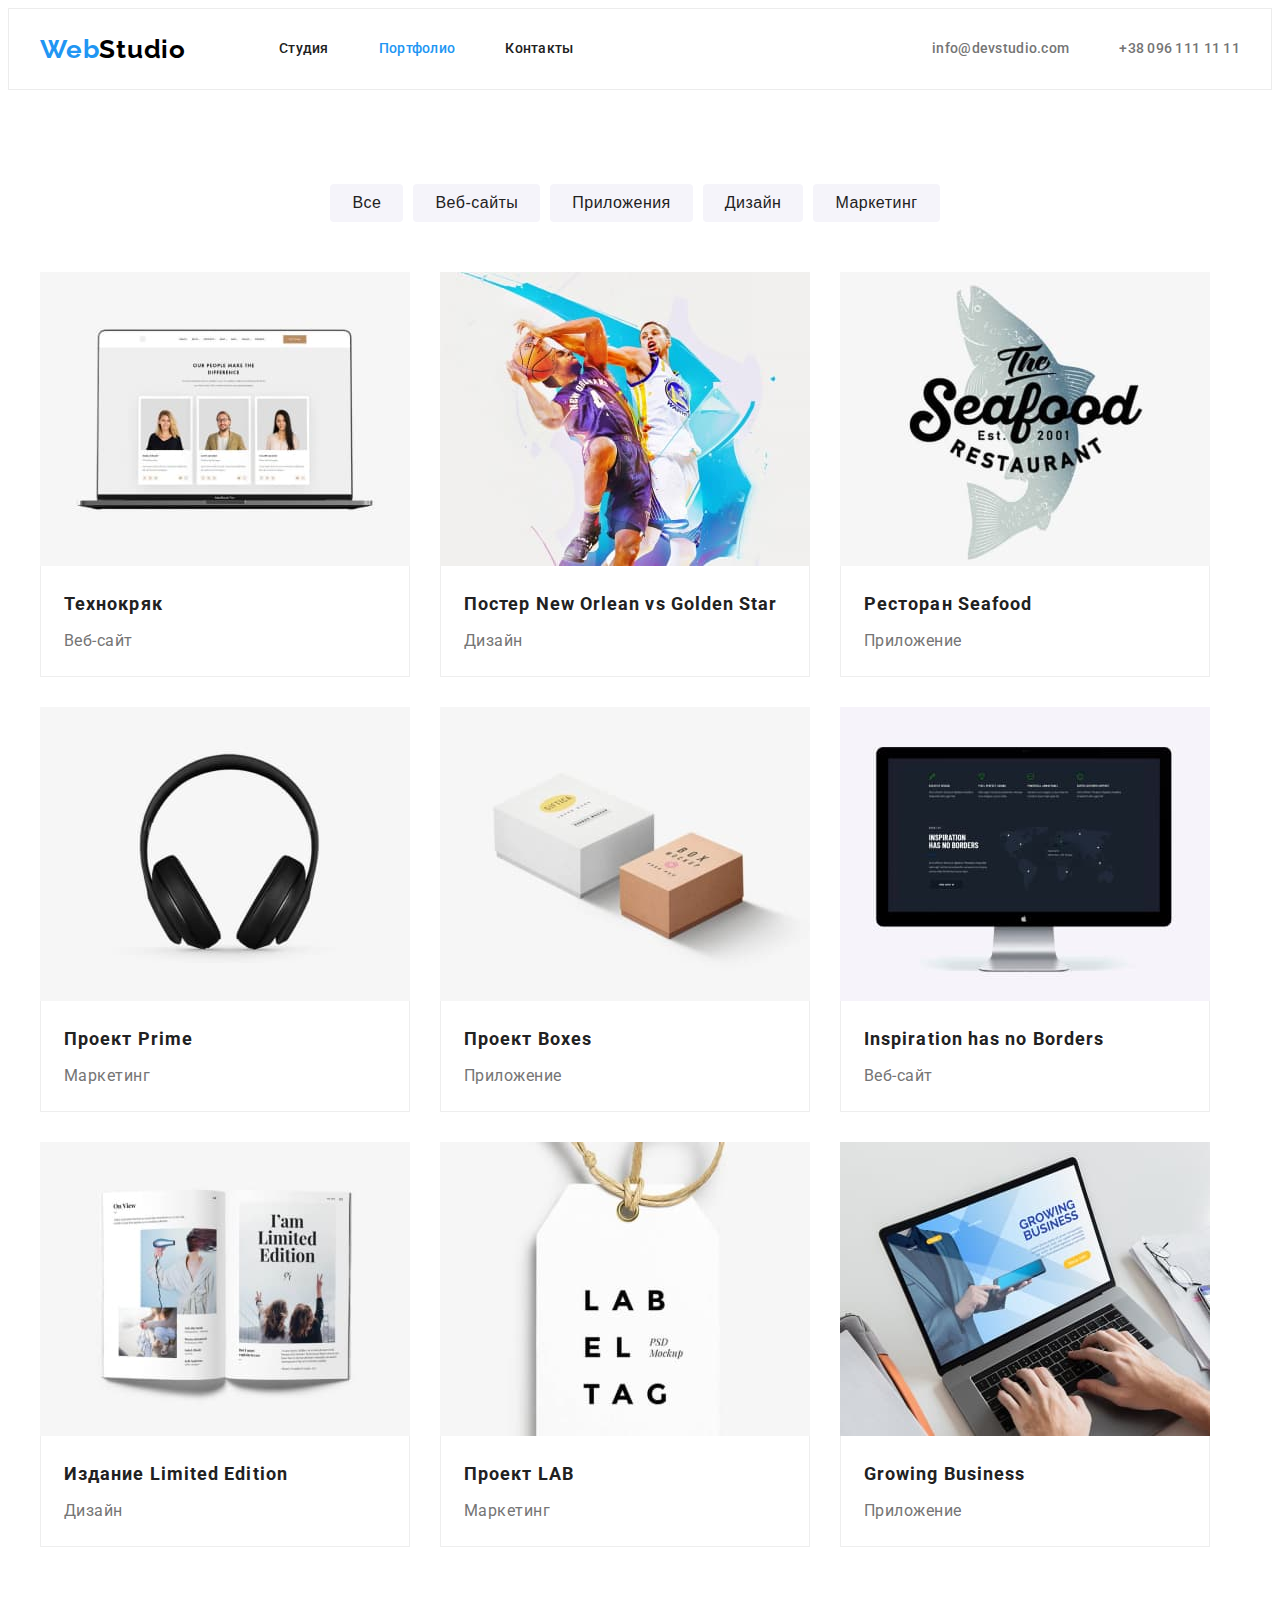
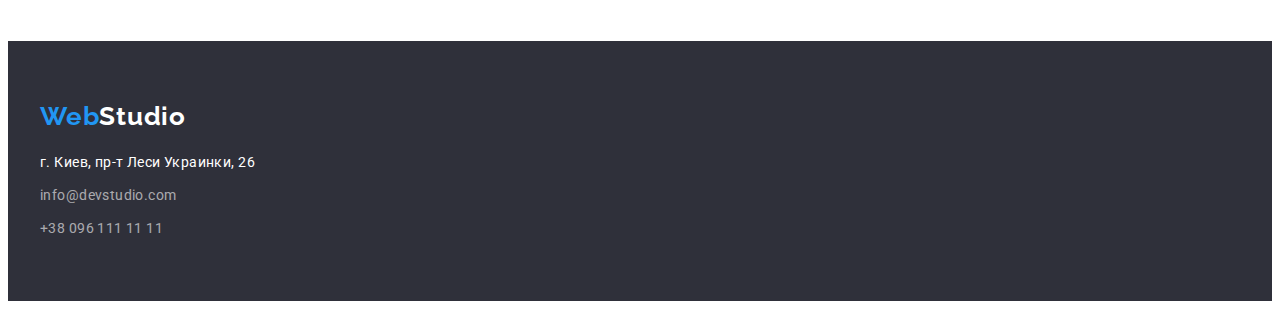
==== commit 8157718e: "fixed some" ====
--- a/portfolio.html
+++ b/portfolio.html
@@ -19,7 +19,7 @@
   </head>
   <body>
     <!-- Шапка сайта -->
-    <header>
+    <header class="page-header">
       <div class="container header-nav">
         <nav class="site-nav">
           <a href="./index.html" class="logo">
@@ -49,7 +49,7 @@
     </header>
     <main>
       <div class="container">
-        <section>
+        <section class="section">
           <!-- скрытый заголовок -->
           <h1 class="visually-hidden">Портфолио</h1>
 
--- a/css/styles.css
+++ b/css/styles.css
@@ -180,13 +180,8 @@
 }
 
 /* Герой */
-.hero-container {
-  max-width: 1600px;
+.hero > .container {
   min-height: 600px;
-  margin-left: auto;
-  margin-right: auto;
-  padding-left: 15px;
-  padding-right: 15px;
 }
 
 .hero {
@@ -275,7 +270,7 @@
   margin: 0;
 }
 
-.fetures .title {
+.features .title {
   color: var(--title-text-color);
 
   font-size: 14px;
@@ -366,10 +361,6 @@
 .footer-page > .container {
   max-width: 1600px;
   min-height: 252px;
-  margin-left: auto;
-  margin-right: auto;
-  padding-left: 15px;
-  padding-right: 15px;
 }
 
 .footer-page .logo {
@@ -383,6 +374,8 @@
 
 .address {
   padding-bottom: 60px;
+  /* display: flex;
+  flex-direction: column; */
 
   font-size: 14px;
   line-height: 1.71;
@@ -408,12 +401,14 @@
 }
 
 /* Страница Портфолио  */
+.page-header {
+  border: 1px solid #ececec;
+}
 
 /* Фильтра */
 .filter.list {
   display: flex;
   justify-content: center;
-  margin-top: 94px;
 }
 
 .radiobutton:not(:nth-last-of-type(4n)) {
@@ -473,19 +468,28 @@
 }
 
 .portfolio .text {
-  margin-top: 4px;
+  margin-top: 0;
   margin-bottom: 0;
 
   color: var(--primary-text-color);
 
   font-size: 16px;
-  line-height: 1.87px;
+  line-height: 1.875;
   letter-spacing: 0.03em;
 }
 
 .portfolio-content {
-  vertical-align: center;
-  padding: 20px 24px;
-  outline: 1px solid var(--outline-border);
-  /* min-height: 110px; */
-}
+  padding: 20px 23px;
+
+  border-right-width: 1px;
+  border-right-style: solid;
+  border-right-color: var(--outline-border);
+
+  border-bottom-width: 1px;
+  border-bottom-style: solid;
+  border-bottom-color: var(--outline-border);
+
+  border-left-width: 1px;
+  border-left-style: solid;
+  border-left-color: var(--outline-border);
+}
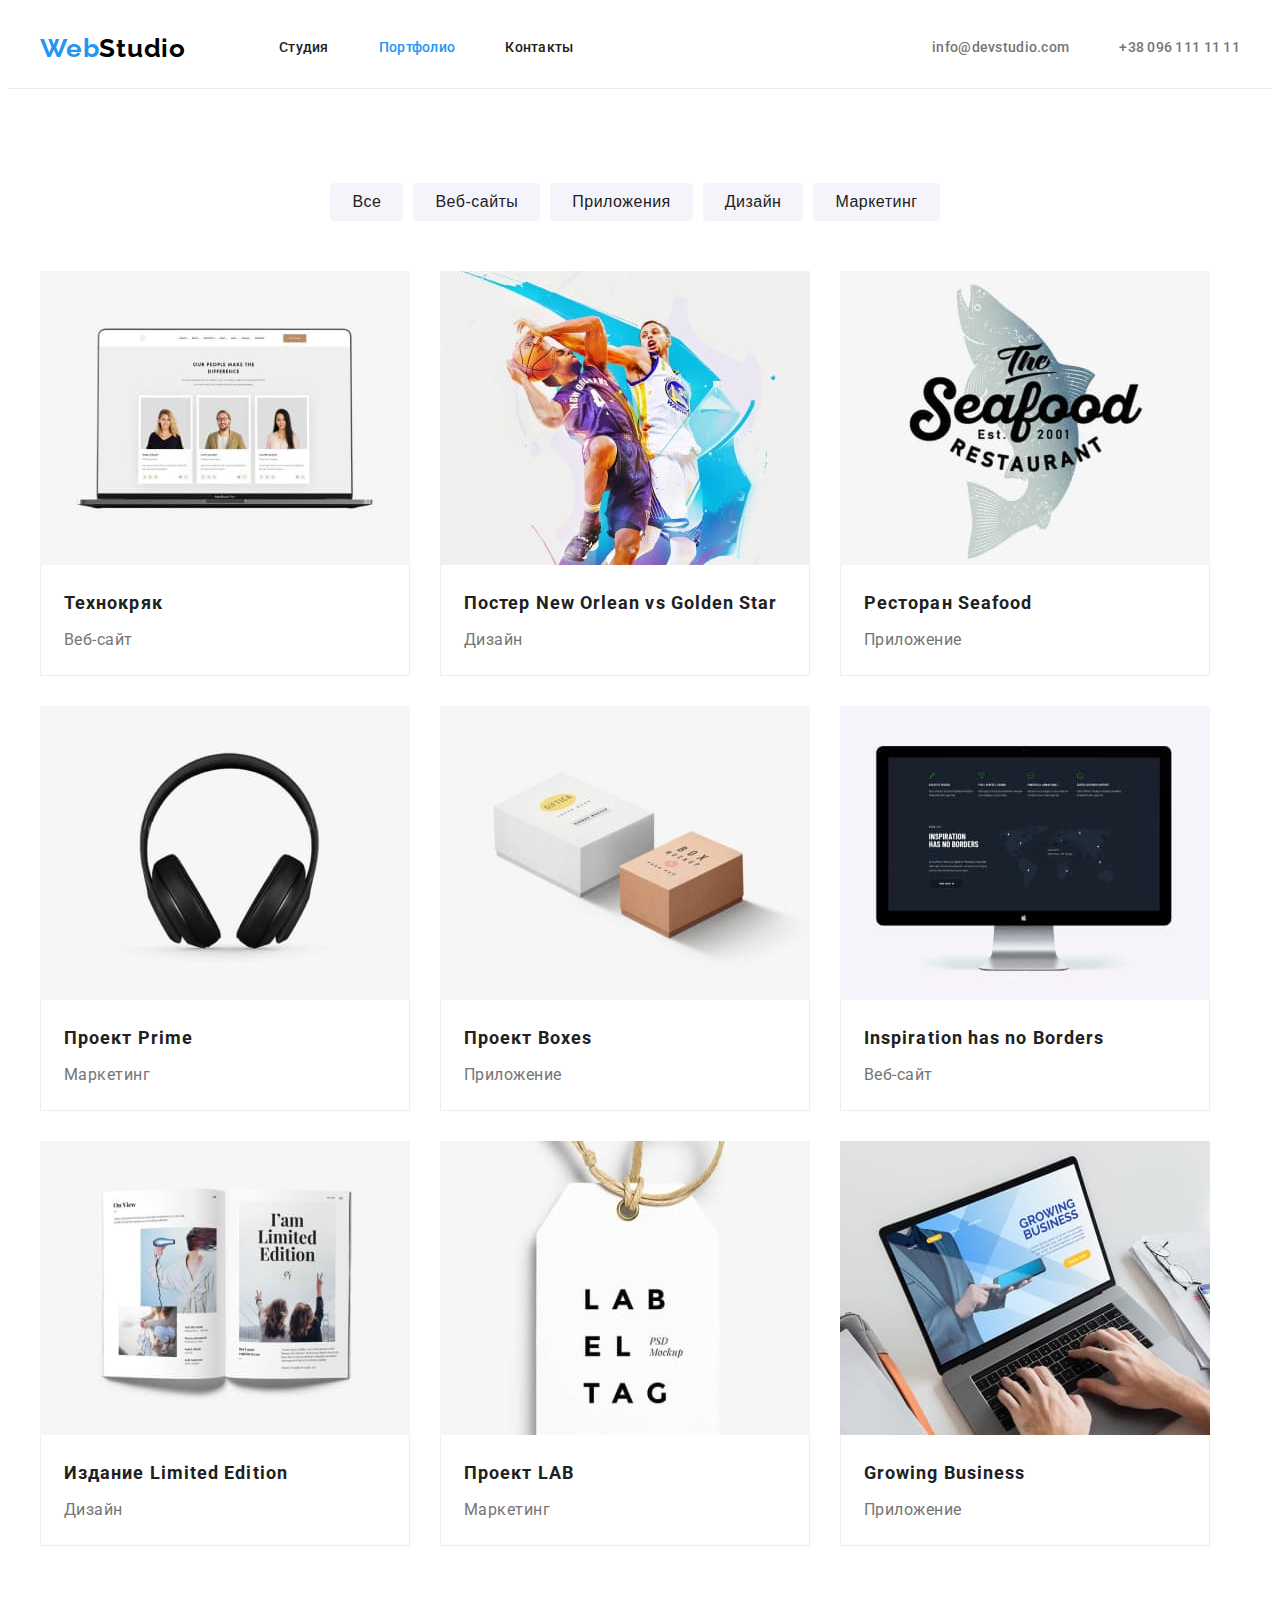
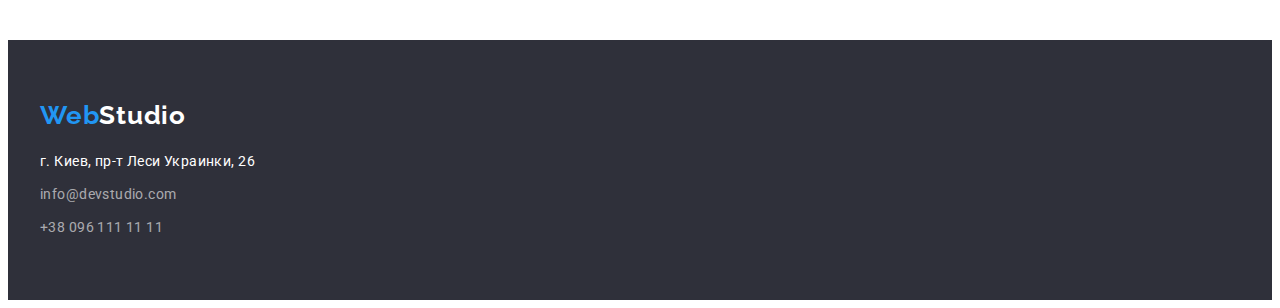
==== commit c4187f75: "recomended fixes" ====
--- a/portfolio.html
+++ b/portfolio.html
@@ -75,9 +75,7 @@
           <!-- список проектов для фильтрации -->
           <ul class="portfolio list">
             <li class="item">
-              <article class="potfolio-card">
-                <!-- ссылку и второй абзац пока делать не нужно -->
-                <!-- <a href="" class="portfolio link"> -->
+              <a href="#" class="potfolio-card">
                 <div class="potfolio-thumb">
                   <img
                     src="./images/portfolio-1.jpg"
@@ -90,12 +88,10 @@
                   <p class="text">Веб-сайт</p>
                 </div>
                 <!-- <p></p> -->
-                <!-- </a> -->
-              </article>
-            </li>
-            <li class="item">
-              <article class="potfolio-card">
-                <!-- <a href="" class="portfolio link"> -->
+              </a>
+            </li>
+            <li class="item">
+              <a href="#" class="potfolio-card">
                 <div class="potfolio-thumb">
                   <img
                     src="./images/portfolio-2.jpg"
@@ -108,12 +104,10 @@
                   <p class="text">Дизайн</p>
                 </div>
                 <!-- <p></p> -->
-                <!-- </a> -->
-              </article>
-            </li>
-            <li class="item">
-              <article class="potfolio-card">
-                <!-- <a href="#" class="portfolio link"> -->
+              </a>
+            </li>
+            <li class="item">
+              <a href="#" class="potfolio-card">
                 <div class="portfolio-thumb">
                   <img
                     src="./images/portfolio-3.jpg"
@@ -126,12 +120,10 @@
                   <p class="text">Приложение</p>
                 </div>
                 <!-- <p></p> -->
-                <!-- </a> -->
-              </article>
-            </li>
-            <li class="item">
-              <article class="potfolio-card">
-                <!-- <a href="#" class="portfolio link"> -->
+              </a>
+            </li>
+            <li class="item">
+              <a href="#" class="potfolio-card">
                 <div class="portfolio-thumb">
                   <img
                     src="./images/portfolio-4.jpg"
@@ -144,12 +136,10 @@
                   <p class="text">Маркетинг</p>
                 </div>
                 <!-- <p></p> -->
-                <!-- </a> -->
-              </article>
-            </li>
-            <li class="item">
-              <article class="potfolio-card">
-                <!-- <a href="#" class="portfolio link"> -->
+              </a>
+            </li>
+            <li class="item">
+              <a href="#" class="potfolio-card">
                 <div class="portfolio-thumb">
                   <img
                     src="./images/portfolio-5.jpg"
@@ -162,12 +152,10 @@
                   <p class="text">Приложение</p>
                 </div>
                 <!-- <p></p> -->
-                <!-- </a> -->
-              </article>
-            </li>
-            <li class="item">
-              <article class="potfolio-card">
-                <!-- <a href="#" class="portfolio link"> -->
+              </a>
+            </li>
+            <li class="item">
+              <a href="#" class="potfolio-card">
                 <div class="portfolio-thumb">
                   <img
                     src="./images/portfolio-6.jpg"
@@ -180,12 +168,10 @@
                   <p class="text">Веб-сайт</p>
                 </div>
                 <!-- <p></p -->
-                <!-- </a> -->
-              </article>
-            </li>
-            <li class="item">
-              <article class="potfolio-card">
-                <!-- <a href="#" class="portfolio link"> -->
+              </a>
+            </li>
+            <li class="item">
+              <a href="#" class="potfolio-card">
                 <div class="portfolio-thumb">
                   <img
                     src="./images/portfolio-7.jpg"
@@ -198,12 +184,10 @@
                   <p class="text">Дизайн</p>
                 </div>
                 <!-- <p></p> -->
-                <!-- </a> -->
-              </article>
-            </li>
-            <li class="item">
-              <article class="potfolio-card">
-                <!-- <a href="#" class="portfolio link"> -->
+              </a>
+            </li>
+            <li class="item">
+              <a href="#" class="potfolio-card">
                 <div class="portfolio-thumb">
                   <img
                     src="./images/portfolio-8.jpg"
@@ -216,12 +200,10 @@
                   <p class="text">Маркетинг</p>
                 </div>
                 <!-- <p></p> -->
-                <!-- </a> -->
-              </article>
-            </li>
-            <li class="item">
-              <article class="potfolio-card">
-                <!-- <a href="#" class="portfolio link"> -->
+              </a>
+            </li>
+            <li class="item">
+              <a href="#" class="potfolio-card">
                 <div class="portfolio-thumb">
                   <img
                     src="./images/portfolio-9.jpg"
@@ -235,8 +217,7 @@
                   <p class="text">Приложение</p>
                 </div>
                 <!-- <p></p> -->
-                <!-- </a> -->
-              </article>
+              </a>
             </li>
           </ul>
         </section>
--- a/css/styles.css
+++ b/css/styles.css
@@ -120,7 +120,8 @@
 .header-nav {
   display: flex;
   align-items: center;
-  min-height: 80px;
+
+  /* min-height: 80px; */
 }
 
 /* второй вариант для вертикальных оступов */
@@ -175,32 +176,41 @@
   margin-right: 50px;
 }
 
+.site-contacts > .item {
+  padding-top: 32px;
+  padding-bottom: 32px;
+}
+
 .site-contacts .item + .item {
   margin-left: 50px;
 }
 
 /* Герой */
-.hero > .container {
+.hero {
+  display: flex;
+  align-items: center;
+  justify-content: center;
   min-height: 600px;
-}
-
-.hero {
+  max-width: 1600px;
+
   background-color: var(--black-bg-color);
+
   text-align: center;
   letter-spacing: 0.06em;
 }
 
+.hero .container {
+  max-width: 696px;
+}
+
 .hero-title {
-  margin-top: 0;
-  margin-bottom: 0;
-  padding-top: 200px;
+  margin: 0;
+  color: var(--primary-white-color);
 
   font-weight: 900;
   font-size: 44px;
   line-height: 1.36;
   text-transform: uppercase;
-
-  color: var(--primary-white-color);
 }
 
 .button {
@@ -355,16 +365,14 @@
 
 /* футер */
 .footer-page {
+  padding-top: 60px;
+  padding-bottom: 60px;
+
   background-color: var(--black-bg-color);
 }
 
 .footer-page > .container {
   max-width: 1600px;
-  min-height: 252px;
-}
-
-.footer-page .logo {
-  padding-top: 60px;
 }
 
 .logo.footer {
@@ -373,10 +381,6 @@
 }
 
 .address {
-  padding-bottom: 60px;
-  /* display: flex;
-  flex-direction: column; */
-
   font-size: 14px;
   line-height: 1.71;
   letter-spacing: 0.03em;
@@ -385,13 +389,13 @@
 
 .address-map {
   margin: 0;
-  padding-top: 20px;
+  margin-top: 20px;
   color: var(--primary-white-color);
 }
 
 .address-link {
   display: block;
-  padding-top: 9px;
+  margin-top: 9px;
   color: var(--alpha-white-color);
 }
 
@@ -402,13 +406,16 @@
 
 /* Страница Портфолио  */
 .page-header {
-  border: 1px solid #ececec;
+  border-bottom-width: 1px;
+  border-bottom-style: solid;
+  border-bottom-color: #ececec;
 }
 
 /* Фильтра */
 .filter.list {
   display: flex;
   justify-content: center;
+  margin-bottom: 50px;
 }
 
 .radiobutton:not(:nth-last-of-type(4n)) {
@@ -437,7 +444,6 @@
 }
 
 .portfolio.list {
-  padding-top: 50px;
   display: flex;
   flex-wrap: wrap;
 }
